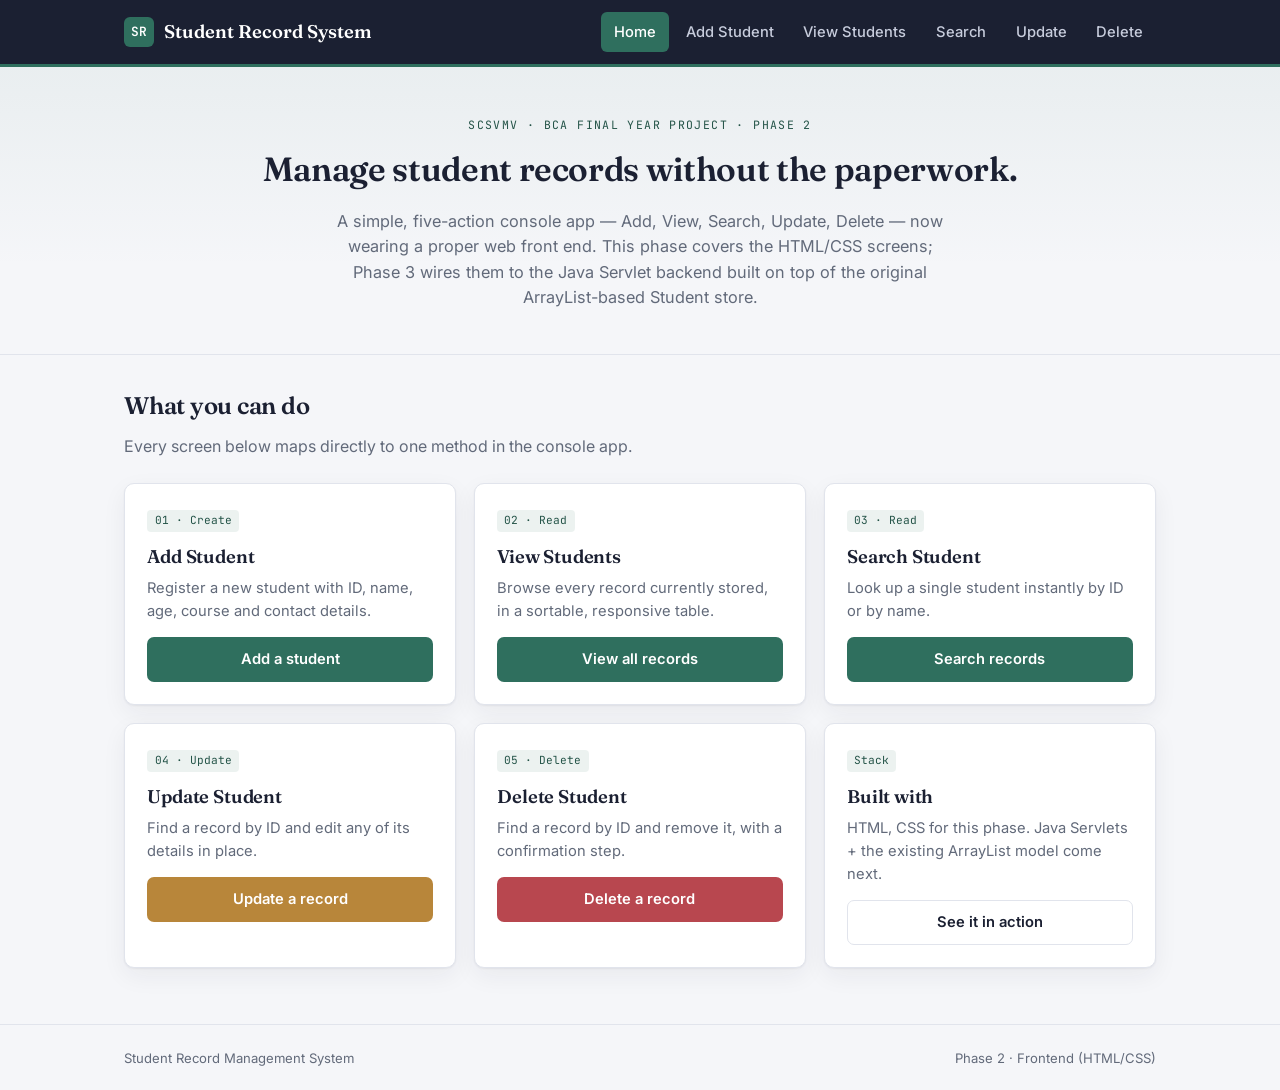
==== frontend/index.html @ d9fc7f15 "Phase 2: SMS project with Java console app and HTML frontend" ====
<!DOCTYPE html>
<html lang="en">
<head>
<meta charset="UTF-8">
<meta name="viewport" content="width=device-width, initial-scale=1.0">
<title>Student Record Management System</title>
<link rel="preconnect" href="https://fonts.googleapis.com">
<link href="https://fonts.googleapis.com/css2?family=Fraunces:wght@500;600&family=Inter:wght@400;500;600&family=JetBrains+Mono:wght@400;500&display=swap" rel="stylesheet">
<link rel="stylesheet" href="css/style.css">
</head>
<body>

<nav class="site-nav">
  <div class="container">
    <a class="brand" href="index.html">
      <span class="brand-mark">SR</span>
      Student Record System
    </a>
    <ul class="nav-links">
      <li><a href="index.html" class="active">Home</a></li>
      <li><a href="add-student.html">Add Student</a></li>
      <li><a href="view-students.html">View Students</a></li>
      <li><a href="search-student.html">Search</a></li>
      <li><a href="update-student.html">Update</a></li>
      <li><a href="delete-student.html">Delete</a></li>
    </ul>
  </div>
</nav>

<header class="page-header">
  <div class="container">
    <span class="eyebrow">SCSVMV &middot; BCA Final Year Project &middot; Phase 2</span>
    <h1>Manage student records without the paperwork.</h1>
    <p style="max-width:620px; font-size:1.02rem;">
      A simple, five-action console app — Add, View, Search, Update, Delete — now wearing a proper web front end.
      This phase covers the HTML/CSS screens; Phase 3 wires them to the Java Servlet backend built on top of the
      original ArrayList-based Student store.
    </p>
  </div>
</header>

<main>
  <div class="container">
    <h2>What you can do</h2>
    <p>Every screen below maps directly to one method in the console app.</p>

    <div class="feature-grid">

      <div class="feature-card">
        <span class="feature-tag">01 &middot; Create</span>
        <h3>Add Student</h3>
        <p>Register a new student with ID, name, age, course and contact details.</p>
        <a class="btn btn-primary" href="add-student.html">Add a student</a>
      </div>

      <div class="feature-card">
        <span class="feature-tag">02 &middot; Read</span>
        <h3>View Students</h3>
        <p>Browse every record currently stored, in a sortable, responsive table.</p>
        <a class="btn btn-primary" href="view-students.html">View all records</a>
      </div>

      <div class="feature-card">
        <span class="feature-tag">03 &middot; Read</span>
        <h3>Search Student</h3>
        <p>Look up a single student instantly by ID or by name.</p>
        <a class="btn btn-primary" href="search-student.html">Search records</a>
      </div>

      <div class="feature-card">
        <span class="feature-tag">04 &middot; Update</span>
        <h3>Update Student</h3>
        <p>Find a record by ID and edit any of its details in place.</p>
        <a class="btn btn-update" href="update-student.html">Update a record</a>
      </div>

      <div class="feature-card">
        <span class="feature-tag">05 &middot; Delete</span>
        <h3>Delete Student</h3>
        <p>Find a record by ID and remove it, with a confirmation step.</p>
        <a class="btn btn-delete" href="delete-student.html">Delete a record</a>
      </div>

      <div class="feature-card">
        <span class="feature-tag">Stack</span>
        <h3>Built with</h3>
        <p>HTML, CSS for this phase. Java Servlets + the existing ArrayList model come next.</p>
        <a class="btn btn-outline" href="view-students.html">See it in action</a>
      </div>

    </div>
  </div>
</main>

<footer>
  <div class="container">
    <span>Student Record Management System</span>
    <span>Phase 2 &middot; Frontend (HTML/CSS)</span>
  </div>
</footer>

</body>
</html>
---- frontend/css/style.css ----
/* ============================================================
   Student Record Management System — Shared Stylesheet
   Design tokens
   ============================================================ */
:root {
  /* Color */
  --ink:        #1B2032;   /* nav / headings */
  --ink-soft:   #2C3350;
  --bg:         #F5F6F9;   /* page background */
  --surface:    #FFFFFF;   /* cards */
  --line:       #E1E4EC;   /* hairline borders */
  --teal:       #2F6F5E;   /* primary action */
  --teal-dark:  #235347;
  --amber:      #B8863A;   /* update / caution */
  --brick:      #B8474F;   /* delete / danger */
  --text:       #1C1F26;
  --text-muted: #626A7A;

  /* Type */
  --font-display: "Fraunces", Georgia, "Times New Roman", serif;
  --font-body: "Inter", -apple-system, BlinkMacSystemFont, "Segoe UI", sans-serif;
  --font-mono: "JetBrains Mono", "SFMono-Regular", Consolas, monospace;

  --radius: 10px;
  --shadow: 0 1px 2px rgba(27,32,50,0.06), 0 8px 24px rgba(27,32,50,0.06);
}

* { box-sizing: border-box; }

html, body {
  margin: 0;
  padding: 0;
  background: var(--bg);
  color: var(--text);
  font-family: var(--font-body);
  line-height: 1.55;
  -webkit-font-smoothing: antialiased;
}

img, svg { display: block; max-width: 100%; }

a { color: var(--teal-dark); text-decoration: none; }
a:hover { text-decoration: underline; }

h1, h2, h3 {
  font-family: var(--font-display);
  color: var(--ink);
  margin: 0 0 0.4em 0;
  font-weight: 600;
  letter-spacing: -0.01em;
}

h1 { font-size: 2.1rem; }
h2 { font-size: 1.5rem; }
h3 { font-size: 1.15rem; }

p { color: var(--text-muted); margin: 0 0 1em 0; }

.container {
  max-width: 1080px;
  margin: 0 auto;
  padding: 0 1.5rem;
}

/* ----------------------------------------------------------
   Navigation
   ---------------------------------------------------------- */
.site-nav {
  background: var(--ink);
  border-bottom: 3px solid var(--teal);
}

.site-nav .container {
  display: flex;
  align-items: center;
  justify-content: space-between;
  min-height: 64px;
  flex-wrap: wrap;
  gap: 0.5rem 1rem;
}

.brand {
  display: flex;
  align-items: center;
  gap: 0.6rem;
  font-family: var(--font-display);
  color: #fff;
  font-size: 1.15rem;
  font-weight: 600;
}

.brand-mark {
  width: 30px;
  height: 30px;
  border-radius: 6px;
  background: var(--teal);
  color: #fff;
  font-family: var(--font-mono);
  font-size: 0.8rem;
  display: flex;
  align-items: center;
  justify-content: center;
  flex-shrink: 0;
}

.nav-links {
  display: flex;
  gap: 0.25rem;
  flex-wrap: wrap;
  list-style: none;
  margin: 0;
  padding: 0;
}

.nav-links a {
  display: inline-block;
  color: #C7CCDC;
  padding: 0.55rem 0.8rem;
  border-radius: 6px;
  font-size: 0.92rem;
  font-weight: 500;
  text-decoration: none;
  transition: background 0.15s ease, color 0.15s ease;
}

.nav-links a:hover {
  color: #fff;
  background: rgba(255,255,255,0.08);
  text-decoration: none;
}

.nav-links a.active {
  color: #fff;
  background: var(--teal);
}

/* ----------------------------------------------------------
   Hero / page header
   ---------------------------------------------------------- */
.page-header {
  padding: 2.75rem 0 1.75rem;
  border-bottom: 1px solid var(--line);
  background:
    linear-gradient(180deg, rgba(47,111,94,0.06), rgba(47,111,94,0) 70%);
  text-align: center;
}

.page-header p {
  margin-left: auto;
  margin-right: auto;
}

.eyebrow {
  font-family: var(--font-mono);
  font-size: 0.72rem;
  letter-spacing: 0.12em;
  text-transform: uppercase;
  color: var(--teal-dark);
  margin-bottom: 0.6rem;
  display: inline-block;
}

/* ----------------------------------------------------------
   Cards (index-card motif: a small "punch" tab top-left)
   ---------------------------------------------------------- */
.card {
  background: var(--surface);
  border: 1px solid var(--line);
  border-radius: var(--radius);
  box-shadow: var(--shadow);
  padding: 1.6rem;
  position: relative;
}

.card::before {
  content: "";
  position: absolute;
  top: -1px;
  left: 22px;
  width: 34px;
  height: 6px;
  background: var(--teal);
  border-radius: 0 0 4px 4px;
}

main {
  padding: 2rem 0 3.5rem;
}

/* ----------------------------------------------------------
   Feature grid (home page)
   ---------------------------------------------------------- */
.feature-grid {
  display: grid;
  grid-template-columns: repeat(3, 1fr);
  gap: 1.1rem;
  margin-top: 1.5rem;
}

.feature-card {
  background: var(--surface);
  border: 1px solid var(--line);
  border-radius: var(--radius);
  padding: 1.4rem;
  box-shadow: var(--shadow);
  transition: transform 0.15s ease, border-color 0.15s ease;
}

.feature-card:hover { transform: translateY(-3px); border-color: var(--teal); }

.feature-tag {
  font-family: var(--font-mono);
  font-size: 0.7rem;
  color: var(--teal-dark);
  background: rgba(47,111,94,0.09);
  border-radius: 4px;
  padding: 0.15rem 0.45rem;
  display: inline-block;
  margin-bottom: 0.7rem;
}

.feature-card h3 { margin-bottom: 0.35rem; }
.feature-card p { margin-bottom: 0.9rem; font-size: 0.92rem; }

.feature-card .btn { width: 100%; text-align: center; }

/* ----------------------------------------------------------
   Buttons
   ---------------------------------------------------------- */
.btn {
  display: inline-flex;
  align-items: center;
  justify-content: center;
  gap: 0.4rem;
  padding: 0.62rem 1.15rem;
  border-radius: 7px;
  font-family: var(--font-body);
  font-size: 0.92rem;
  font-weight: 600;
  border: 1px solid transparent;
  cursor: pointer;
  text-decoration: none;
  transition: background 0.15s ease, border-color 0.15s ease, color 0.15s ease;
}
.btn:hover { text-decoration: none; }

.btn-primary { background: var(--teal); color: #fff; }
.btn-primary:hover { background: var(--teal-dark); }

.btn-update { background: var(--amber); color: #fff; }
.btn-update:hover { background: #96692b; }

.btn-delete { background: var(--brick); color: #fff; }
.btn-delete:hover { background: #963c43; }

.btn-outline { background: transparent; color: var(--ink); border-color: var(--line); }
.btn-outline:hover { border-color: var(--teal); color: var(--teal-dark); }

.btn-sm { padding: 0.35rem 0.7rem; font-size: 0.82rem; border-radius: 6px; }

.btn:disabled { opacity: 0.55; cursor: not-allowed; }

/* ----------------------------------------------------------
   Forms
   ---------------------------------------------------------- */
.form-grid {
  display: grid;
  grid-template-columns: 1fr 1fr;
  gap: 1.1rem;
}

.field { display: flex; flex-direction: column; gap: 0.35rem; }
.field.full { grid-column: 1 / -1; }

.field label {
  font-size: 0.82rem;
  font-weight: 600;
  color: var(--ink-soft);
}

.field .hint {
  font-size: 0.76rem;
  color: var(--text-muted);
  margin-top: -0.15rem;
}

input, select, textarea {
  font-family: var(--font-body);
  font-size: 0.95rem;
  padding: 0.6rem 0.7rem;
  border: 1px solid var(--line);
  border-radius: 7px;
  background: #FCFCFD;
  color: var(--text);
  width: 100%;
}

input:focus, select:focus, textarea:focus {
  outline: none;
  border-color: var(--teal);
  box-shadow: 0 0 0 3px rgba(47,111,94,0.14);
  background: #fff;
}

.form-actions {
  display: flex;
  gap: 0.7rem;
  margin-top: 1.5rem;
  flex-wrap: wrap;
}

.search-bar {
  display: flex;
  gap: 0.6rem;
  flex-wrap: wrap;
}
.search-bar input { flex: 1; min-width: 200px; }

/* ----------------------------------------------------------
   Alerts / feedback
   ---------------------------------------------------------- */
.alert {
  border-radius: 8px;
  padding: 0.75rem 1rem;
  font-size: 0.9rem;
  margin: 1.1rem 0;
  border: 1px solid transparent;
  display: none;
}
.alert.show { display: block; }
.alert-success { background: rgba(47,111,94,0.09); color: var(--teal-dark); border-color: rgba(47,111,94,0.25); }
.alert-error { background: rgba(184,71,79,0.08); color: var(--brick); border-color: rgba(184,71,79,0.25); }
.alert-info { background: rgba(27,32,50,0.05); color: var(--ink-soft); border-color: var(--line); }

/* ----------------------------------------------------------
   Table
   ---------------------------------------------------------- */
.table-wrap {
  overflow-x: auto;
  border: 1px solid var(--line);
  border-radius: var(--radius);
  background: var(--surface);
  box-shadow: var(--shadow);
}

table {
  width: 100%;
  border-collapse: collapse;
  min-width: 640px;
}

thead th {
  text-align: left;
  font-family: var(--font-mono);
  font-size: 0.72rem;
  letter-spacing: 0.05em;
  text-transform: uppercase;
  color: var(--text-muted);
  background: #F8F9FB;
  padding: 0.8rem 1rem;
  border-bottom: 1px solid var(--line);
  white-space: nowrap;
}

tbody td {
  padding: 0.75rem 1rem;
  border-bottom: 1px solid var(--line);
  font-size: 0.92rem;
  vertical-align: middle;
}

tbody tr:last-child td { border-bottom: none; }
tbody tr:hover { background: #FAFBFD; }

td.id-cell { font-family: var(--font-mono); color: var(--teal-dark); }

.row-actions { display: flex; gap: 0.4rem; flex-wrap: wrap; }

.empty-state {
  text-align: center;
  padding: 2.6rem 1rem;
  color: var(--text-muted);
}
.empty-state .glyph {
  font-family: var(--font-mono);
  font-size: 1.6rem;
  color: var(--teal);
  margin-bottom: 0.5rem;
}

/* ----------------------------------------------------------
   Result / preview card (search, update, delete)
   ---------------------------------------------------------- */
.record-preview {
  margin-top: 1.3rem;
  border: 1px dashed var(--line);
  border-radius: var(--radius);
  padding: 1.2rem 1.4rem;
  background: #FAFBFD;
}
.record-preview dl {
  display: grid;
  grid-template-columns: 140px 1fr;
  gap: 0.5rem 1rem;
  margin: 0;
}
.record-preview dt {
  font-family: var(--font-mono);
  font-size: 0.75rem;
  color: var(--text-muted);
  text-transform: uppercase;
}
.record-preview dd { margin: 0; font-size: 0.92rem; }

/* ----------------------------------------------------------
   Footer
   ---------------------------------------------------------- */
footer {
  border-top: 1px solid var(--line);
  padding: 1.4rem 0;
  color: var(--text-muted);
  font-size: 0.82rem;
}
footer .container { display: flex; justify-content: space-between; flex-wrap: wrap; gap: 0.4rem; }

/* ----------------------------------------------------------
   Responsive
   ---------------------------------------------------------- */
@media (max-width: 860px) {
  .feature-grid { grid-template-columns: repeat(2, 1fr); }
  .form-grid { grid-template-columns: 1fr; }
  .record-preview dl { grid-template-columns: 110px 1fr; }
}

@media (max-width: 600px) {
  h1 { font-size: 1.6rem; }
  .feature-grid { grid-template-columns: 1fr; }
  .site-nav .container { flex-direction: column; align-items: flex-start; }
  .nav-links { width: 100%; }
  .nav-links a { flex: 1; text-align: center; }
  .card { padding: 1.15rem; }
}
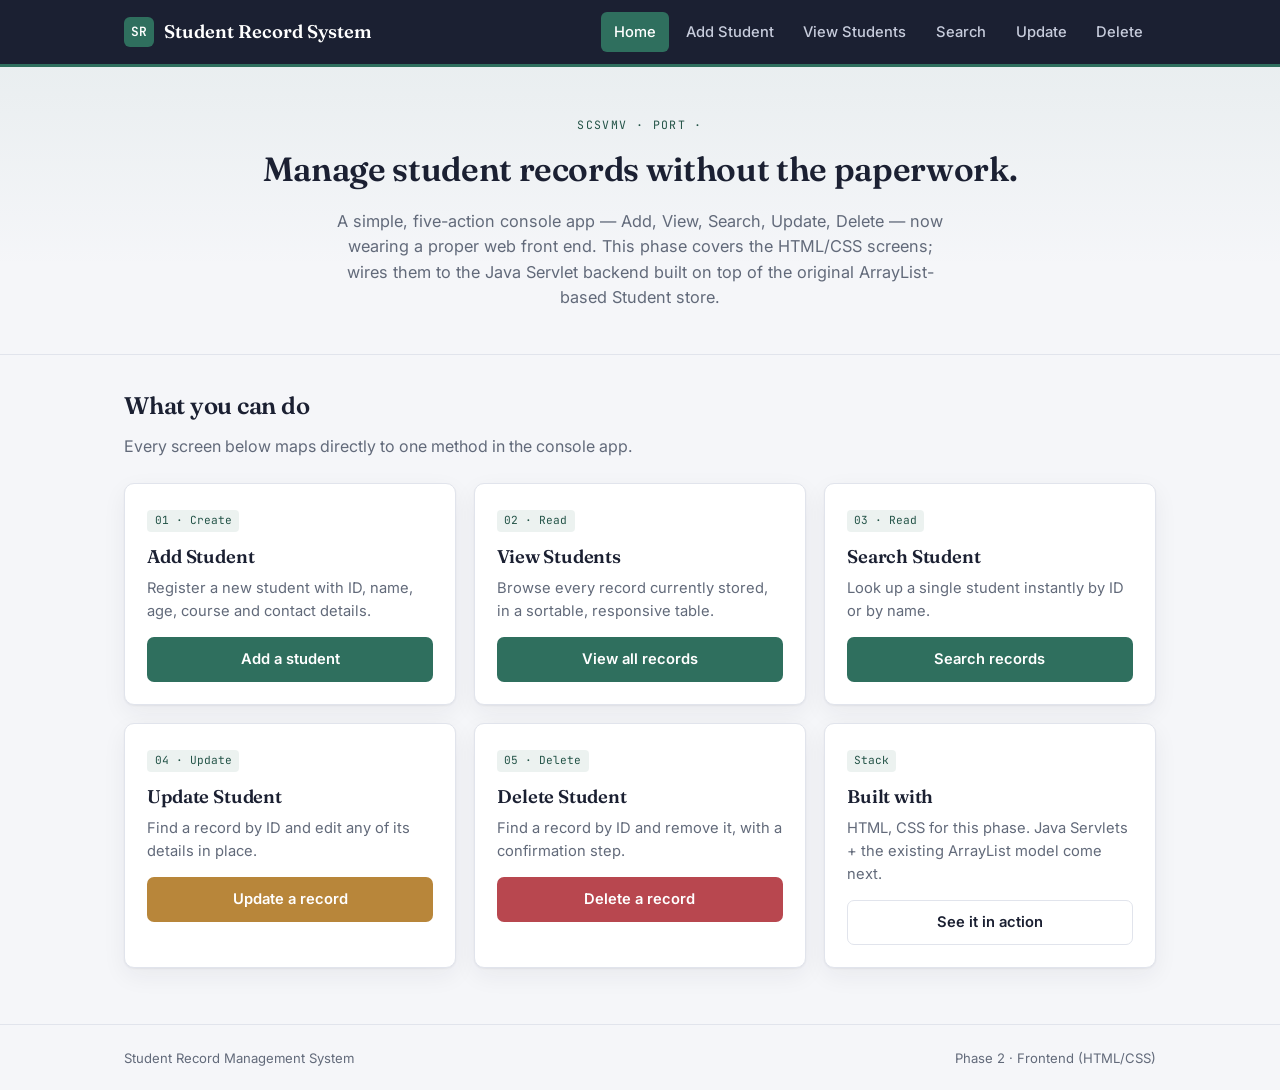
==== commit a8978dd9: "Day 8 - MySQL Database Connection using JDBC" ====
--- a/frontend/index.html
+++ b/frontend/index.html
@@ -29,11 +29,11 @@
 
 <header class="page-header">
   <div class="container">
-    <span class="eyebrow">SCSVMV &middot; BCA Final Year Project &middot; Phase 2</span>
+    <span class="eyebrow">SCSVMV &middot;  port &middot;</span>
     <h1>Manage student records without the paperwork.</h1>
     <p style="max-width:620px; font-size:1.02rem;">
       A simple, five-action console app — Add, View, Search, Update, Delete — now wearing a proper web front end.
-      This phase covers the HTML/CSS screens; Phase 3 wires them to the Java Servlet backend built on top of the
+      This phase covers the HTML/CSS screens; wires them to the Java Servlet backend built on top of the
       original ArrayList-based Student store.
     </p>
   </div>
